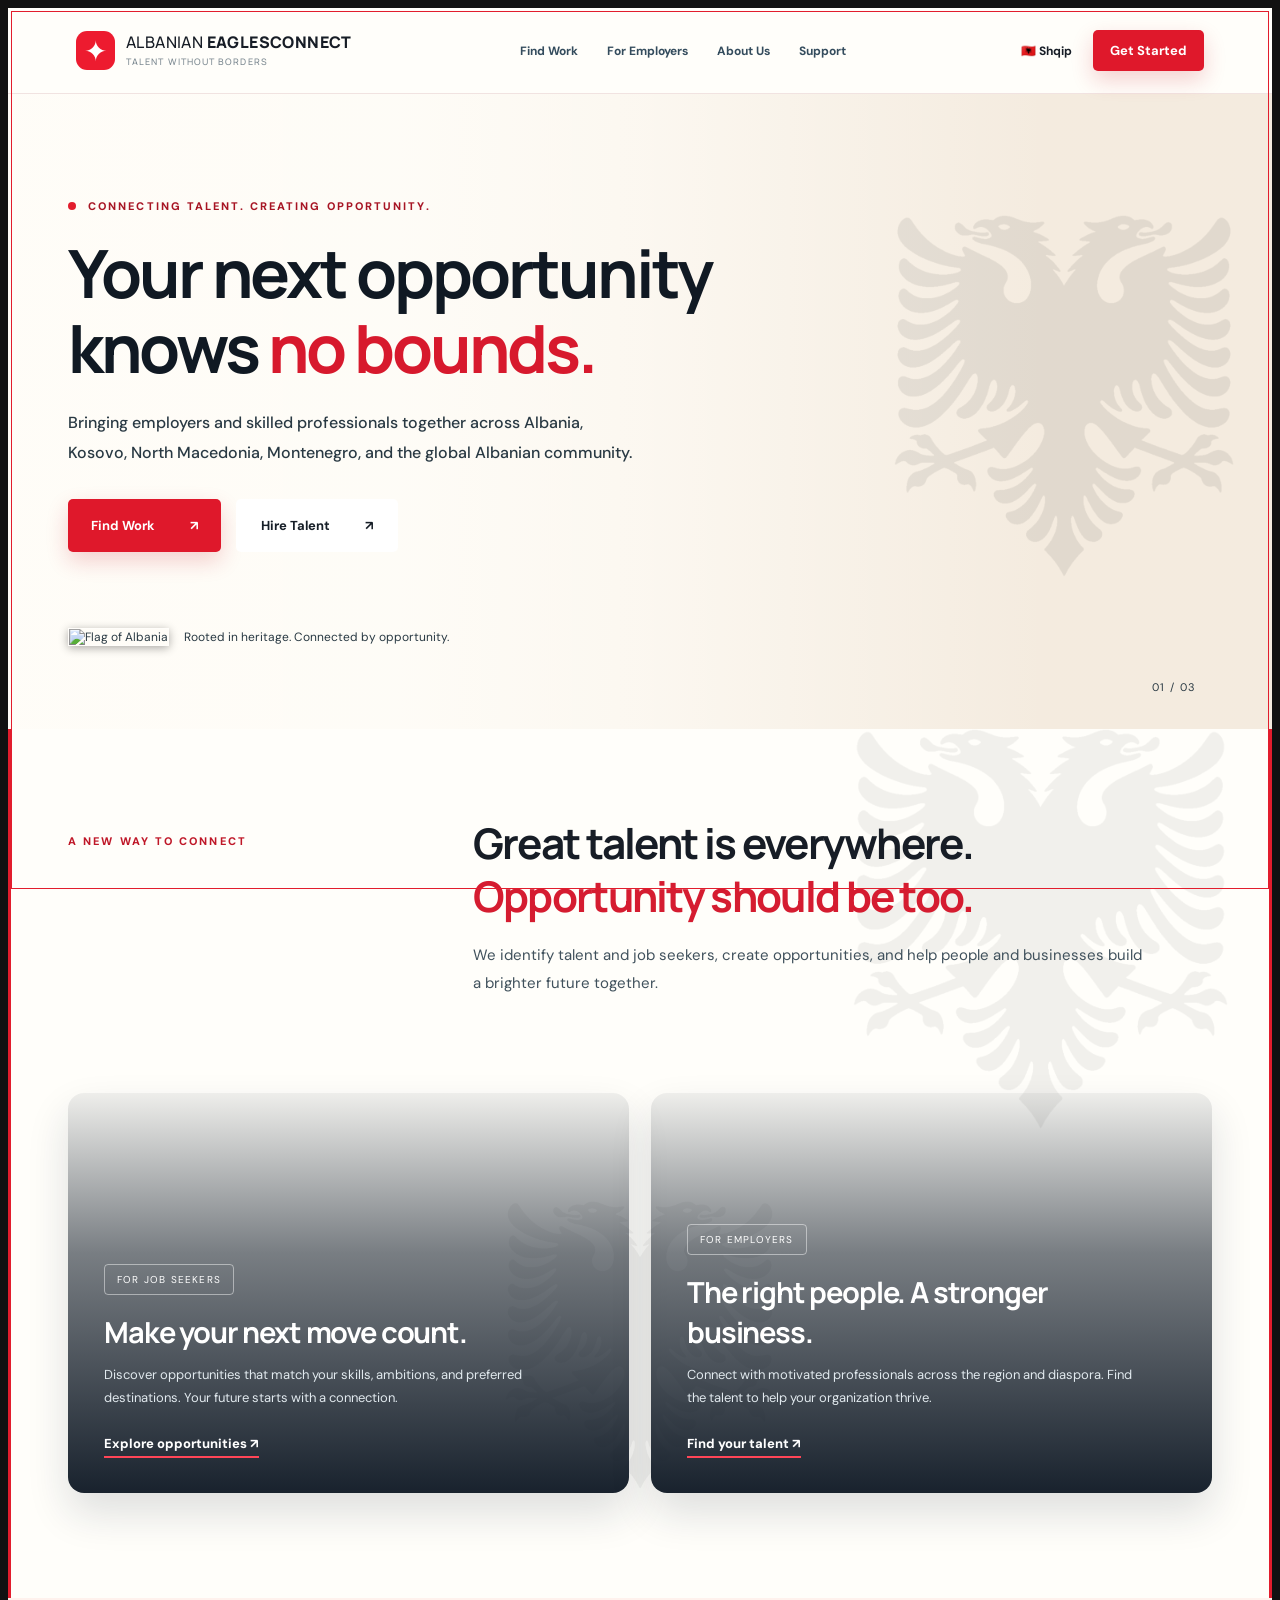
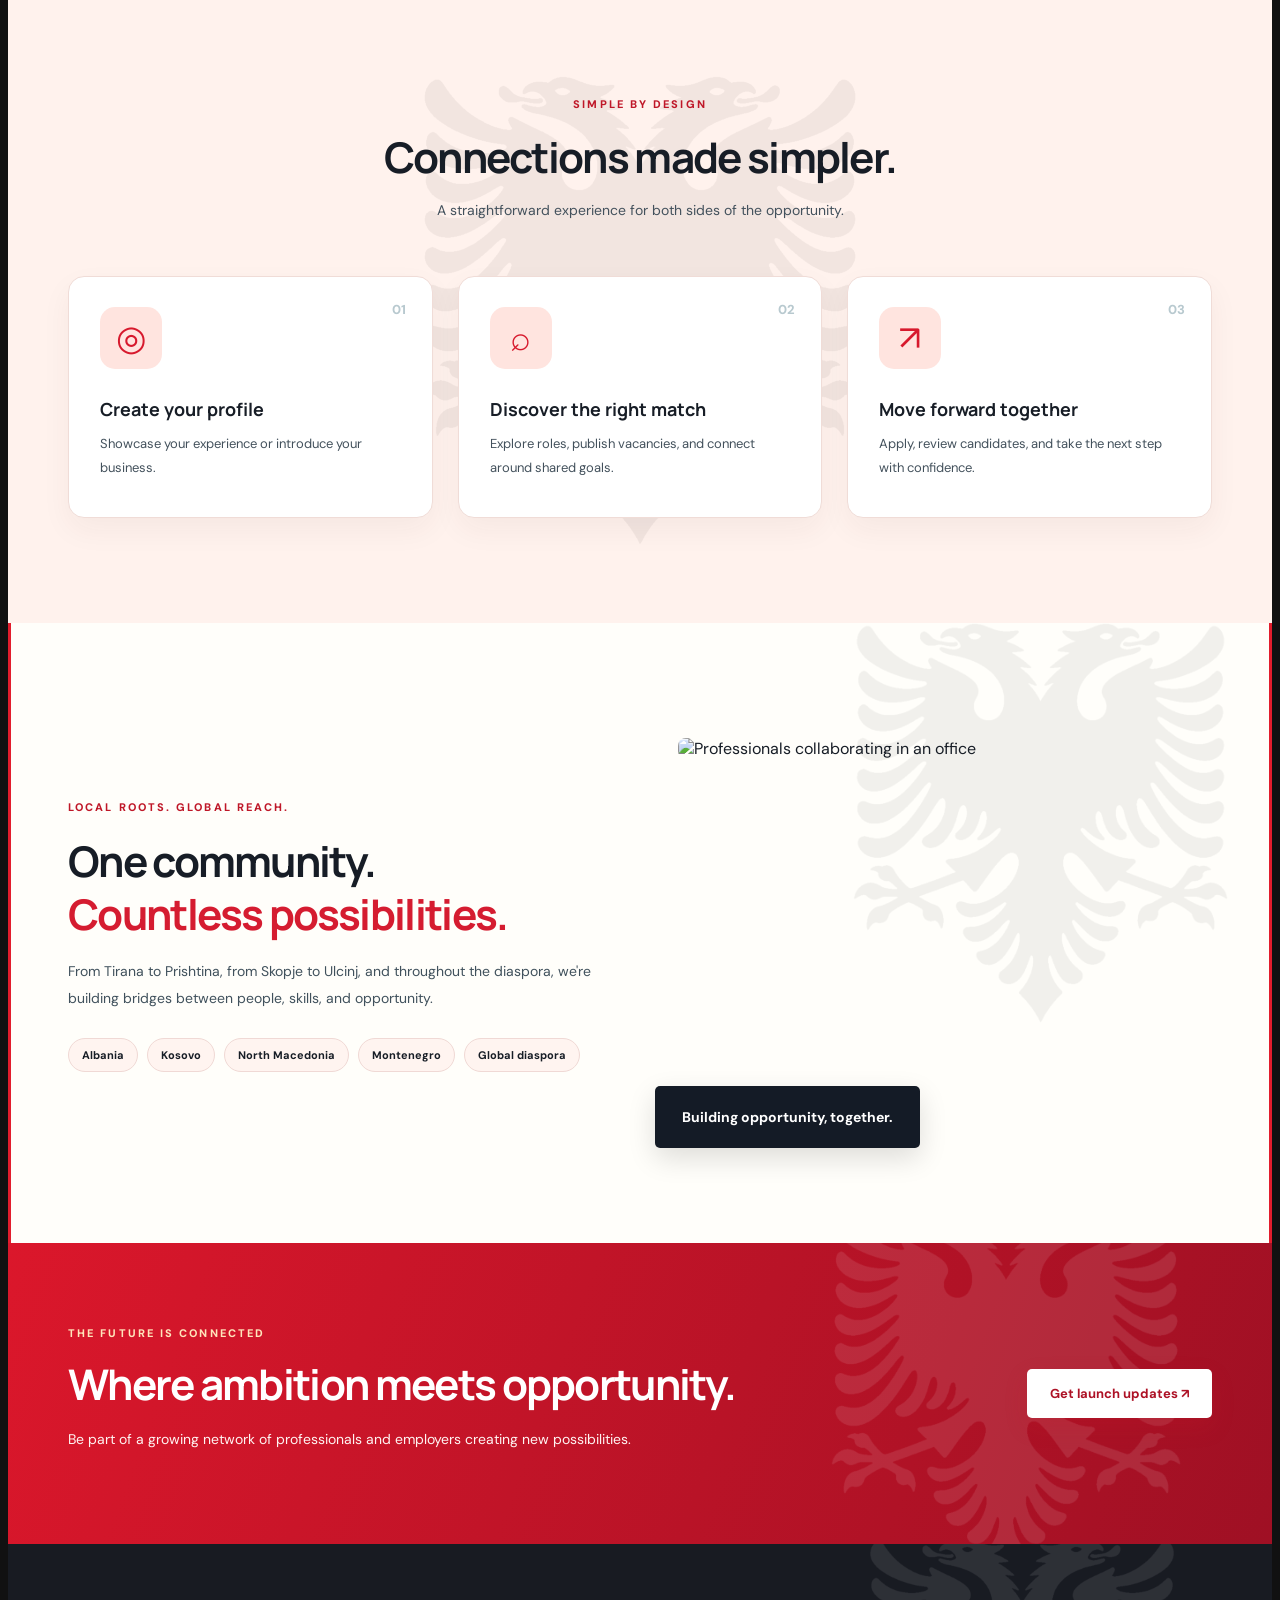
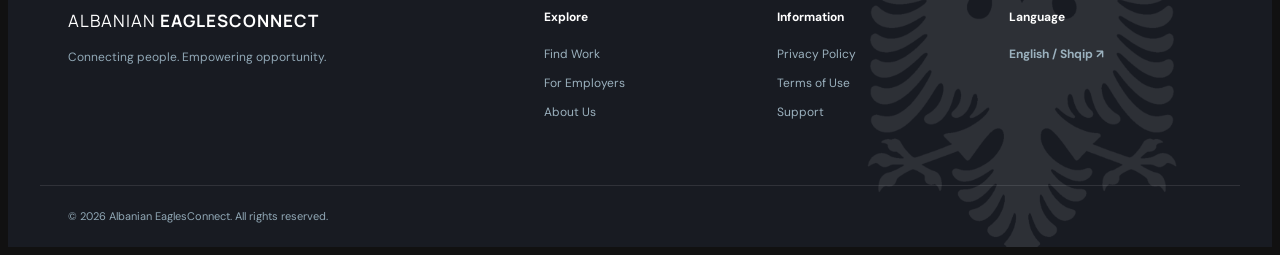
==== index.html @ 8d5b30fc "Add files via upload" ====
<!doctype html><html lang="en"><head><meta charset="utf-8"><meta name="viewport" content="width=device-width,initial-scale=1"><meta name="theme-color" content="#102b42"><meta name="description" content="Albanian EaglesConnect connects ambitious professionals and employers across Albania, Kosovo, North Macedonia, Montenegro and the diaspora."><title>Albanian EaglesConnect | Opportunity Without Bounds</title><link rel="stylesheet" href="styles.css"></head><body>
<header class="header"><a class="brand" href="index.html"><span class="brand-icon">✦</span><span>ALBANIAN <b>EAGLESCONNECT</b><small>Talent without borders</small></span></a><nav id="nav"><a href="#opportunities" data-i18n="navJobs">Find Work</a><a href="#employers" data-i18n="navEmployers">For Employers</a><a href="#about" data-i18n="navAbout">About Us</a><a href="support.html" data-i18n="navSupport">Support</a></nav><div class="header-actions"><button class="lang" id="langBtn" aria-label="Switch language">🇦🇱 Shqip</button><a class="btn btn-small" href="#join" data-i18n="getStarted">Get Started</a><button class="menu" id="menuBtn" aria-label="Toggle menu">☰</button></div></header>
<main><section class="hero"><div class="hero-photo"></div><div class="hero-shade"></div><div class="hero-content wrap"><div class="eyebrow"><span class="dot"></span><span data-i18n="eyebrow">CONNECTING TALENT. CREATING OPPORTUNITY.</span></div><h1 data-i18n="heroTitle">Your next opportunity<br>knows <em>no bounds.</em></h1><p data-i18n="heroText">Bringing employers and skilled professionals together across Albania, Kosovo, North Macedonia, Montenegro, and the global Albanian community.</p><div class="hero-buttons"><a class="btn" href="#opportunities" data-i18n="findWork">Find Work <span>↗</span></a><a class="btn btn-outline" href="#employers" data-i18n="hireTalent">Hire Talent <span>↗</span></a></div><div class="hero-bottom"><span class="flag"><img src="https://upload.wikimedia.org/wikipedia/commons/3/36/Flag_of_Albania.svg" alt="Flag of Albania"></span><span data-i18n="flagLine">Rooted in heritage. Connected by opportunity.</span></div></div><div class="hero-number">01 / 03</div></section>
<section class="intro wrap"><div class="intro-label" data-i18n="introLabel">A NEW WAY TO CONNECT</div><div><h2 data-i18n="introTitle">Great talent is everywhere.<br><span>Opportunity should be too.</span></h2><p data-i18n="introText">We identify talent and job seekers, create opportunities, and help people and businesses build a brighter future together.</p></div></section>
<section class="paths wrap" id="join"><article class="path-card jobseeker" id="opportunities"><div class="path-overlay"></div><div class="path-content"><div class="pill" data-i18n="forSeekers">FOR JOB SEEKERS</div><h3 data-i18n="seekerTitle">Make your next move count.</h3><p data-i18n="seekerText">Discover opportunities that match your skills, ambitions, and preferred destinations. Your future starts with a connection.</p><a class="text-link" href="support.html#launch" data-i18n="exploreJobs">Explore opportunities ↗</a></div></article><article class="path-card employers" id="employers"><div class="path-overlay"></div><div class="path-content"><div class="pill" data-i18n="forEmployers">FOR EMPLOYERS</div><h3 data-i18n="employerTitle">The right people. A stronger business.</h3><p data-i18n="employerText">Connect with motivated professionals across the region and diaspora. Find the talent to help your organization thrive.</p><a class="text-link" href="support.html#launch" data-i18n="findTalent">Find your talent ↗</a></div></article></section>
<section class="how"><div class="wrap"><div class="section-top"><span class="kicker" data-i18n="simpleLabel">SIMPLE BY DESIGN</span><h2 data-i18n="howTitle">Connections made simpler.</h2><p data-i18n="howText">A straightforward experience for both sides of the opportunity.</p></div><div class="steps"><div><span class="step-num">01</span><div class="step-icon">◎</div><h3 data-i18n="step1Title">Create your profile</h3><p data-i18n="step1Text">Showcase your experience or introduce your business.</p></div><div><span class="step-num">02</span><div class="step-icon">⌕</div><h3 data-i18n="step2Title">Discover the right match</h3><p data-i18n="step2Text">Explore roles, publish vacancies, and connect around shared goals.</p></div><div><span class="step-num">03</span><div class="step-icon">↗</div><h3 data-i18n="step3Title">Move forward together</h3><p data-i18n="step3Text">Apply, review candidates, and take the next step with confidence.</p></div></div></div></section>
<section class="regions wrap" id="about"><div class="regions-text"><span class="kicker" data-i18n="reachLabel">LOCAL ROOTS. GLOBAL REACH.</span><h2 data-i18n="reachTitle">One community.<br><span>Countless possibilities.</span></h2><p data-i18n="reachText">From Tirana to Prishtina, from Skopje to Ulcinj, and throughout the diaspora, we're building bridges between people, skills, and opportunity.</p><div class="region-tags"><span>Albania</span><span>Kosovo</span><span>North Macedonia</span><span>Montenegro</span><span data-i18n="diaspora">Global diaspora</span></div></div><div class="regions-image"><img src="https://images.unsplash.com/photo-1521737711867-e3b97375f902?auto=format&fit=crop&w=1300&q=85" alt="Professionals collaborating in an office" loading="lazy"><div class="image-note" data-i18n="imageNote">Building opportunity, together.</div></div></section>
<section class="cta"><div class="wrap cta-inner"><div><span class="kicker" data-i18n="ctaLabel">THE FUTURE IS CONNECTED</span><h2 data-i18n="ctaTitle">Where ambition meets opportunity.</h2><p data-i18n="ctaText">Be part of a growing network of professionals and employers creating new possibilities.</p></div><a href="support.html#launch" class="btn btn-light" data-i18n="joinCommunity">Get launch updates ↗</a></div></section></main>
<footer><div class="wrap footer-grid"><div><div class="footer-brand">ALBANIAN <b>EAGLESCONNECT</b></div><p data-i18n="footerText">Connecting people. Empowering opportunity.</p></div><div><strong data-i18n="footerExplore">Explore</strong><a href="#opportunities" data-i18n="navJobs">Find Work</a><a href="#employers" data-i18n="navEmployers">For Employers</a><a href="#about" data-i18n="navAbout">About Us</a></div><div><strong data-i18n="footerLegal">Information</strong><a href="privacy.html" data-i18n="privacy">Privacy Policy</a><a href="terms.html" data-i18n="terms">Terms of Use</a><a href="support.html" data-i18n="navSupport">Support</a></div><div><strong data-i18n="footerLanguage">Language</strong><button class="footer-lang" id="footerLang">English / Shqip ↗</button></div></div><div class="wrap copyright">© <span id="year"></span> Albanian EaglesConnect. <span data-i18n="rights">All rights reserved.</span></div></footer><script src="script.js"></script></body></html>
---- styles.css ----
@import url('https://fonts.googleapis.com/css2?family=DM+Sans:wght@400;500;600;700&family=Manrope:wght@400;500;600;700;800&display=swap');:root{--navy:#102b42;--ink:#17334a;--teal:#20b7ad;--muted:#6a7b89;--cream:#f6f8f8}*{box-sizing:border-box}html{scroll-behavior:smooth}body{margin:0;color:var(--ink);font-family:'DM Sans',Arial,sans-serif}h1,h2,h3,p{margin-top:0}h1,h2,h3{font-family:Manrope,Arial,sans-serif}a{text-decoration:none;color:inherit}.wrap{max-width:1200px;margin:auto;padding-left:28px;padding-right:28px}.header{height:86px;padding:0 max(28px,calc((100vw - 1144px)/2));display:flex;align-items:center;justify-content:space-between;gap:24px;background:#fff;position:relative;z-index:10}.brand{display:flex;gap:11px;align-items:center;font-family:Manrope;font-size:16px;letter-spacing:.06em;font-weight:500;white-space:nowrap;line-height:1.1}.brand b{font-weight:800}.brand small{display:block;font-size:9px;letter-spacing:.19em;color:#7d8a92;margin-top:6px;text-transform:uppercase}.brand-icon{display:grid;place-items:center;width:39px;height:39px;border-radius:11px;background:var(--navy);color:#5be0cf;font-size:28px}.header nav{display:flex;gap:29px;font-size:12px;font-weight:700;color:#344c5d}.header nav a:hover{color:#0baea6}.header-actions{display:flex;align-items:center;gap:15px}.lang,.footer-lang{border:0;background:transparent;color:var(--ink);font:700 12px 'DM Sans';cursor:pointer;white-space:nowrap}.btn{display:inline-flex;align-items:center;justify-content:space-between;gap:35px;background:#1db9ae;color:white;padding:16px 23px;border-radius:5px;font-size:13px;font-weight:700;box-shadow:0 8px 22px #00a99b30;transition:transform .2s,background .2s}.btn:hover{transform:translateY(-2px);background:#0c9e96}.btn-small{padding:12px 17px;white-space:nowrap}.menu{display:none;border:0;background:transparent;font-size:23px;cursor:pointer}.hero{min-height:615px;position:relative;background:#0e3048;color:white;overflow:hidden}.hero-photo{position:absolute;inset:0;background-image:url('https://images.unsplash.com/photo-1497366811353-6870744d04b2?auto=format&fit=crop&w=2200&q=90');background-size:cover;background-position:center 48%}.hero-shade{position:absolute;inset:0;background:linear-gradient(90deg,#09273eF7 0%,#09273ee8 40%,#09273e8c 73%,#09273e4d 100%)}.hero-content{position:relative;padding-top:111px;padding-bottom:45px}.eyebrow,.kicker,.intro-label{font-size:11px;font-weight:800;letter-spacing:.19em}.eyebrow{color:#8de3d7;display:flex;align-items:center;gap:12px}.dot{width:8px;height:8px;background:#39d6c4;border-radius:50%}.hero h1{font-size:clamp(44px,5.2vw,72px);line-height:1.12;letter-spacing:-.045em;margin:23px 0}.hero h1 em{font-style:normal;color:#56d8c8}.hero p{max-width:575px;color:#e0e9ed;line-height:1.85;font-size:16px}.hero-buttons{display:flex;gap:15px;margin-top:32px}.btn-outline{background:transparent;border:1px solid #ffffff9e;box-shadow:none}.btn-outline:hover{background:#ffffff20}.hero-bottom{display:flex;align-items:center;gap:15px;margin-top:76px;font-size:12px;color:#d5e3e7}.flag img{width:38px;height:27px;object-fit:cover;border:1px solid #ffffff55;box-shadow:0 2px 10px #0005}.hero-number{position:absolute;bottom:35px;right:6%;font-size:11px;letter-spacing:.12em;color:#ffffffa8}.intro{display:grid;grid-template-columns:1fr 2fr;gap:35px;padding-top:96px;padding-bottom:80px}.intro-label{color:#0da79c;padding-top:17px}.intro h2,.section-top h2,.regions h2,.cta h2{font-size:clamp(30px,3.3vw,47px);line-height:1.25;letter-spacing:-.04em;margin-bottom:18px}.intro h2 span,.regions h2 span{color:#11aa9f}.intro p{font-size:15px;line-height:1.9;color:var(--muted);max-width:670px}.paths{display:grid;grid-template-columns:1fr 1fr;gap:22px;padding-bottom:105px}.path-card{height:400px;border-radius:9px;position:relative;overflow:hidden;background-size:cover;background-position:center}.jobseeker{background-image:url('https://images.unsplash.com/photo-1522071820081-009f0129c71c?auto=format&fit=crop&w=1100&q=85')}.employers{background-image:url('https://images.unsplash.com/photo-1556761175-b413da4baf72?auto=format&fit=crop&w=1100&q=85')}.path-overlay{position:absolute;inset:0;background:linear-gradient(0deg,#092b43f5 0%,#092b43b0 58%,#092b4355)}.path-content{position:absolute;bottom:35px;left:36px;right:35px;color:white}.pill{display:inline-block;font-size:10px;letter-spacing:.12em;border:1px solid #ffffff75;border-radius:4px;padding:8px 12px;margin-bottom:17px}.path-card h3{font-size:29px;letter-spacing:-.04em;margin-bottom:11px}.path-card p{max-width:450px;color:#e1e9ee;font-size:13px;line-height:1.8}.text-link{font-size:13px;font-weight:800;color:#6ee6d8;display:inline-block;margin-top:12px}.how{background:#f4f8f8;padding:94px 0 105px}.section-top{text-align:center}.kicker{color:#0da79c}.section-top h2{margin-top:18px}.section-top p{color:var(--muted);font-size:14px}.steps{display:grid;grid-template-columns:repeat(3,1fr);gap:25px;margin-top:57px}.steps>div{background:white;border-radius:8px;padding:30px 31px 38px;box-shadow:0 8px 35px #183c5210;position:relative}.step-num{position:absolute;right:26px;top:24px;font-size:13px;font-weight:800;color:#b8c9cf}.step-icon{height:62px;width:62px;background:#e8f8f5;color:#11aa9f;border-radius:15px;display:grid;place-items:center;font-size:35px;margin-bottom:28px}.steps h3{font-size:18px;margin-bottom:11px}.steps p{font-size:13px;line-height:1.8;color:var(--muted);margin:0}.regions{display:grid;grid-template-columns:1fr 1fr;gap:75px;align-items:center;padding-top:115px;padding-bottom:115px}.regions h2{margin-top:19px}.regions-text p{font-size:14px;line-height:1.9;color:var(--muted)}.region-tags{display:flex;gap:9px;flex-wrap:wrap;margin-top:26px}.region-tags span{border:1px solid #d8e4e8;border-radius:25px;padding:9px 13px;font-size:11px;font-weight:700}.regions-image{height:390px;position:relative}.regions-image img{height:100%;width:100%;object-fit:cover;border-radius:8px}.image-note{position:absolute;bottom:-20px;left:-23px;background:var(--navy);color:white;border-radius:5px;padding:22px 27px;font-size:14px;font-weight:700;box-shadow:0 10px 28px #0002}.cta{background:#102d44;color:white;padding:78px 0}.cta-inner{display:flex;justify-content:space-between;align-items:center;gap:35px}.cta h2{margin:16px 0}.cta p{font-size:14px;color:#bcd0db;max-width:610px;line-height:1.8}.btn-light{background:#28c7b8;white-space:nowrap}footer{background:#0b2335;color:#d6e3e9;padding:65px 0 24px}.footer-grid{display:grid;grid-template-columns:2.2fr 1fr 1fr 1fr;gap:30px}.footer-brand{font-family:Manrope;font-size:17px;letter-spacing:.06em;color:white}.footer-grid p{font-size:12px;color:#91a8b6;margin-top:17px}.footer-grid>div:not(:first-child){display:flex;flex-direction:column;gap:13px}.footer-grid strong{font-size:12px;color:white;margin-bottom:8px}.footer-grid a,.footer-lang{font-size:12px;color:#9bb1be;text-align:left;padding:0}.copyright{border-top:1px solid #ffffff1a;margin-top:65px;padding-top:23px;font-size:11px;color:#91a8b6}.legal-hero{background:#102d44;color:white;padding:75px 0}.legal-hero h1{font-size:44px;letter-spacing:-.04em;margin:14px 0}.legal-hero p{max-width:700px;color:#c5d7e0;line-height:1.8}.legal-body{max-width:850px;margin:70px auto 100px;padding:0 28px;line-height:1.85;color:#435968}.legal-body h2{color:#102b42;font-size:22px;margin-top:36px}.legal-body a{color:#008e87;text-decoration:underline}.notice{background:#fff7e6;border-left:4px solid #e0a23a;padding:18px 22px;margin:25px 0}.contact-box{padding:30px;background:#f1f7f7;border-radius:8px}.legal-body li{margin-bottom:8px}@media(max-width:1050px){.header nav{gap:13px}.brand{font-size:13px}.header{padding:0 20px}.header-actions{gap:8px}}@media(max-width:800px){.header{height:72px}.header nav{display:none;position:absolute;top:72px;left:0;right:0;background:white;padding:25px;flex-direction:column;box-shadow:0 20px 30px #0002}.header nav.open{display:flex}.menu{display:block}.header-actions .btn-small{display:none}.hero{min-height:590px}.hero-content{padding-top:85px}.intro{grid-template-columns:1fr;padding-top:70px;padding-bottom:45px;gap:14px}.paths,.regions{grid-template-columns:1fr}.paths{padding-bottom:75px}.steps{grid-template-columns:1fr}.regions{gap:45px;padding-top:75px;padding-bottom:95px}.cta-inner{align-items:flex-start;flex-direction:column}.footer-grid{grid-template-columns:1fr 1fr}.footer-grid>div:first-child{grid-column:span 2}}@media(max-width:500px){.wrap{padding-left:20px;padding-right:20px}.hero h1{font-size:43px}.hero p{font-size:14px}.hero-buttons{flex-wrap:wrap}.hero-bottom{margin-top:55px}.path-card{height:400px}.path-content{left:24px;right:24px}.path-card h3{font-size:25px}.regions-image{height:280px}.image-note{left:10px;bottom:-25px}.footer-grid{gap:35px}.header .brand{font-size:12px}.brand-icon{width:32px;height:32px}.lang{font-size:11px}}

/* AW website refresh — bright editorial design with Albanian identity */
:root{--navy:#141b26;--ink:#171d26;--teal:#007e7b;--muted:#43515c;--cream:#fffdf9}
html{background:#101010}body{background:#fffefa;border:8px solid #111;box-shadow:inset 0 0 0 3px #e21d2d;min-height:100vh;position:relative}
body::before{content:"";position:fixed;inset:11px;border:1px solid #e21d2d;pointer-events:none;z-index:1000}
.header{background:#fffefa;border-bottom:1px solid #f1e3e1}.brand-icon{background:#ed1b2f;color:white}.header nav a:hover{color:#d4192c}
.btn{background:#df182b;color:#fff;box-shadow:0 9px 22px #c8192633}.btn:hover{background:#b60e22}.btn-outline{background:#fff;color:#161e27;border:2px solid #fff;box-shadow:none}.btn-outline:hover{background:#fff0ed}
.hero{min-height:635px;background:#f3e9dc;color:#111d28}.hero-photo{background-image:url('https://images.unsplash.com/photo-1486312338219-ce68d2c6f44d?auto=format&fit=crop&w=2200&q=90');background-position:center 52%}
.hero-shade{background:linear-gradient(90deg,rgba(255,253,248,.98) 0%,rgba(255,253,248,.95) 31%,rgba(255,253,248,.73) 50%,rgba(255,253,248,.10) 82%)}
.hero-content{padding-top:105px}.hero h1{color:#101923;max-width:800px}.hero h1 em{color:#d7192d}.hero p{color:#293943;font-weight:500}.eyebrow{color:#a71524}.dot{background:#e21d2d}.hero-bottom{color:#293943}.hero-number{color:#293943}
.intro,.regions,.legal-body{position:relative;isolation:isolate}.intro:before,.regions:before,.legal-body:before{content:"";position:absolute;background:url('albanian-eagle-watermark.png') center/contain no-repeat;opacity:.045;z-index:-1;pointer-events:none;width:400px;height:400px;top:0;right:0}
.intro{padding-top:88px}.intro-label,.kicker{color:#bf1728}.intro h2 span,.regions h2 span{color:#d51c30}.intro p,.regions-text p{color:#40515c}
.path-card{border-radius:16px;box-shadow:0 20px 42px #14233824}.path-overlay{background:linear-gradient(0deg,rgba(15,25,37,.96),rgba(15,25,37,.56) 60%,rgba(15,25,37,.07))}.text-link{color:#fff;border-bottom:2px solid #ff4557;padding-bottom:4px}
.how{background:#fff2ed;position:relative;isolation:isolate}.how:before{content:"";position:absolute;inset:0;background:url('albanian-eagle-watermark.png') center/440px no-repeat;opacity:.035;z-index:-1}.steps>div{border:1px solid #f0dcd7;border-radius:16px;box-shadow:0 12px 30px #4a20200d}.step-icon{background:#ffe4df;color:#d7192d}.region-tags span{background:#fff4f0;border-color:#f0d9d5}
.cta{background:linear-gradient(110deg,#db172b,#9f1024);position:relative;isolation:isolate}.cta:before{content:"";position:absolute;inset:0;background:url('albanian-eagle-watermark.png') 90% center/350px no-repeat;opacity:.09;z-index:-1}.cta .kicker{color:#ffe5bb}.cta p{color:#fff4f2}.btn-light{background:white;color:#ad1125}.btn-light:hover{background:#fff0e8}
footer{background:#181b22;position:relative;isolation:isolate}footer:before{content:"";position:absolute;inset:0;background:url('albanian-eagle-watermark.png') 90% 20%/310px no-repeat;opacity:.075;filter:invert(1);z-index:-1}
.legal-hero{background:linear-gradient(110deg,#fbeae2,#fffefa);color:#151d27;position:relative;isolation:isolate}.legal-hero:before{content:"";position:absolute;inset:0;background:url('albanian-eagle-watermark.png') 88% center/240px no-repeat;opacity:.07;z-index:-1}.legal-hero p{color:#42505b}.legal-body h2{color:#141d27}.legal-body a{color:#c8182a}.contact-box{background:#fff1ed}
@media(max-width:800px){body{border-width:5px}body::before{inset:7px}.hero-shade{background:linear-gradient(90deg,rgba(255,253,248,.98),rgba(255,253,248,.86) 70%,rgba(255,253,248,.65))}.hero-photo{background-position:62% center}.hero-content{padding-top:80px}.hero-bottom{margin-top:48px}}

/* AW website: supplied Albanian eagle used consistently as a subtle watermark. */
.hero, .paths, .intro, .how, .regions, .cta, .legal-hero, .legal-body, footer {position:relative; isolation:isolate;}
.hero::after {content:"";position:absolute;right:3%;top:10%;width:min(30vw,340px);height:75%;background:url('albanian-eagle-watermark.png') center/contain no-repeat;opacity:.075;pointer-events:none;z-index:0;}
.hero-content {z-index:2;}
.hero-number {z-index:2;}
.intro::before,.regions::before,.legal-body::before {background-image:url('albanian-eagle-watermark.png');opacity:.055;}
.how::before {background-image:url('albanian-eagle-watermark.png');opacity:.05;}
.cta::before {background-image:url('albanian-eagle-watermark.png');opacity:.10;filter:invert(1);}
footer::before {background-image:url('albanian-eagle-watermark.png');opacity:.09;filter:invert(1);}
.legal-hero::before {background-image:url('albanian-eagle-watermark.png');opacity:.085;}
.paths::before {content:"";position:absolute;inset:0;background:url('albanian-eagle-watermark.png') center/270px no-repeat;opacity:.045;pointer-events:none;z-index:-1;}
@media(max-width:800px){.hero::after{width:200px;right:0;opacity:.045}.legal-body::before{width:260px;height:260px;}}

/* EaglesConnect: accommodate longer brand name and keep typing hands visible */
.brand{letter-spacing:.025em}.brand small{letter-spacing:.12em}.hero-photo{background-position:center 55%}@media(max-width:1050px){.brand{font-size:12px}.header nav{gap:12px}}@media(max-width:800px){.hero-photo{background-position:65% center}}
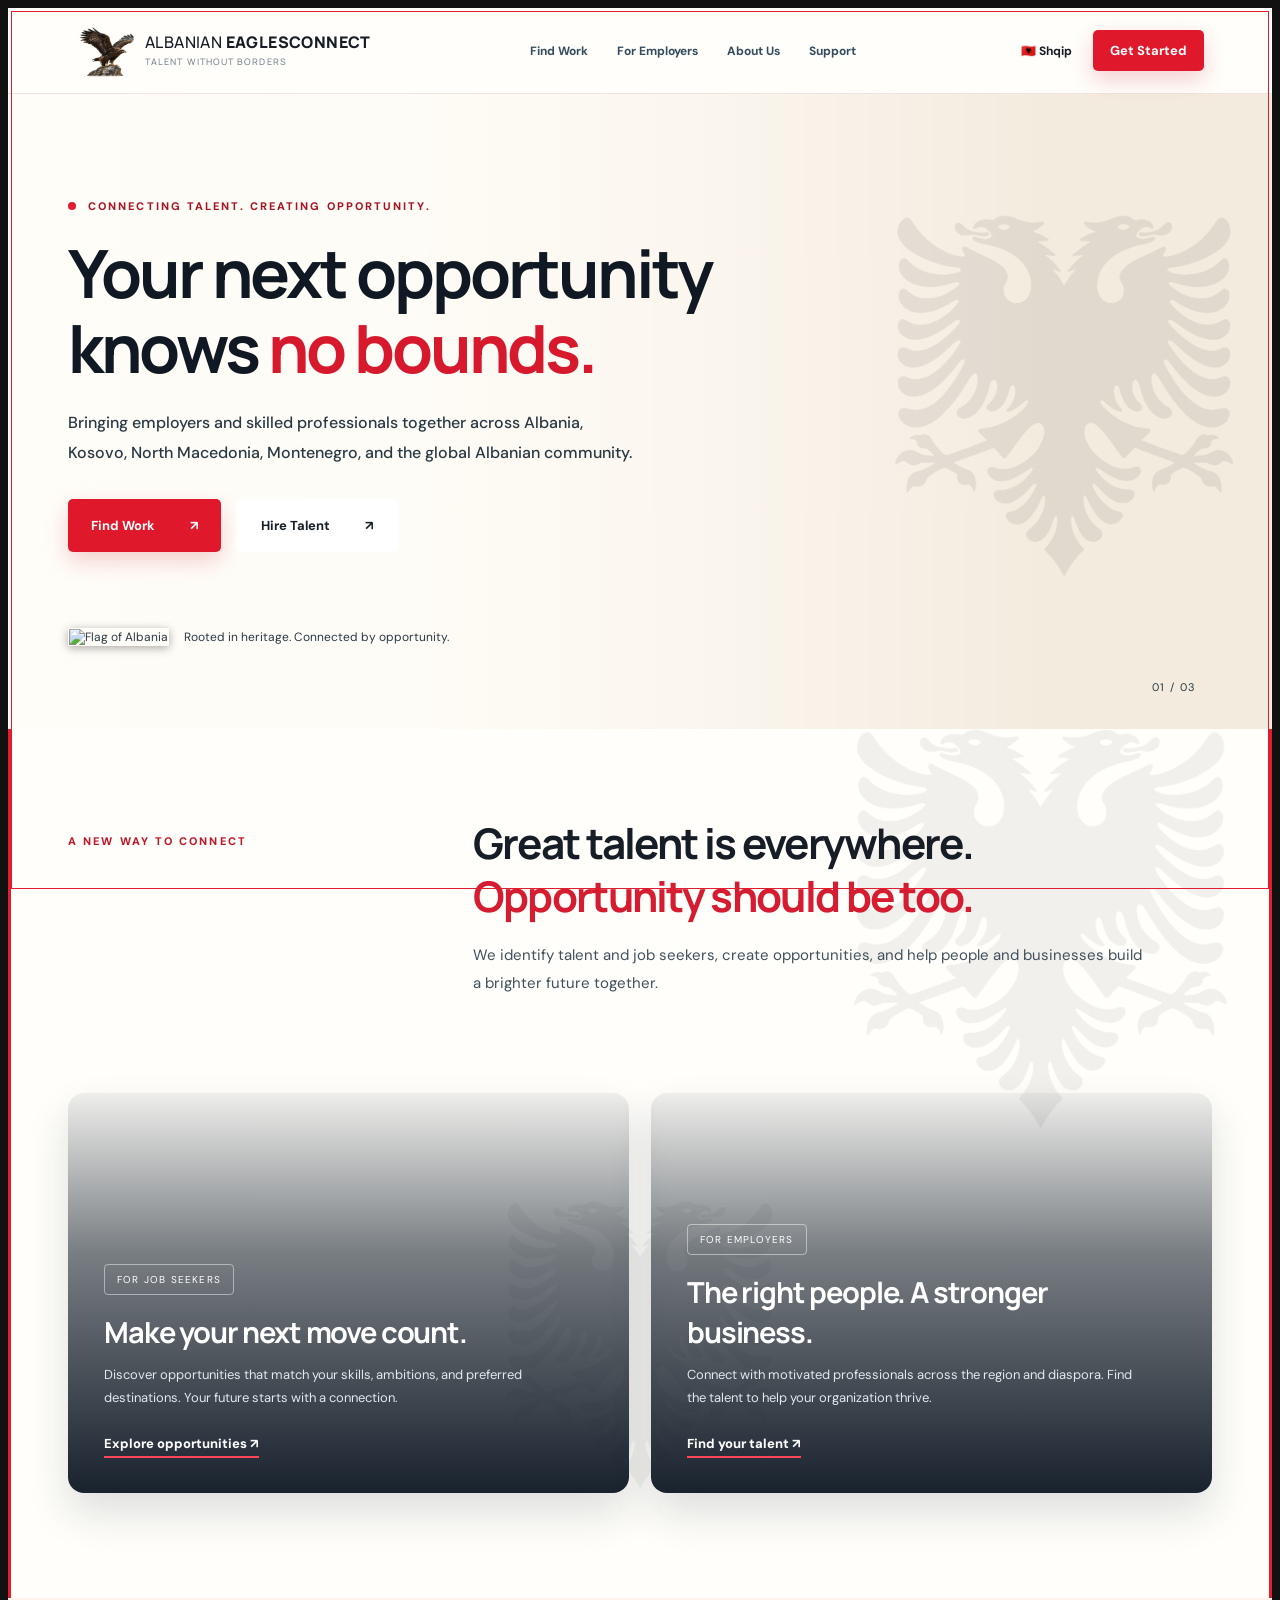
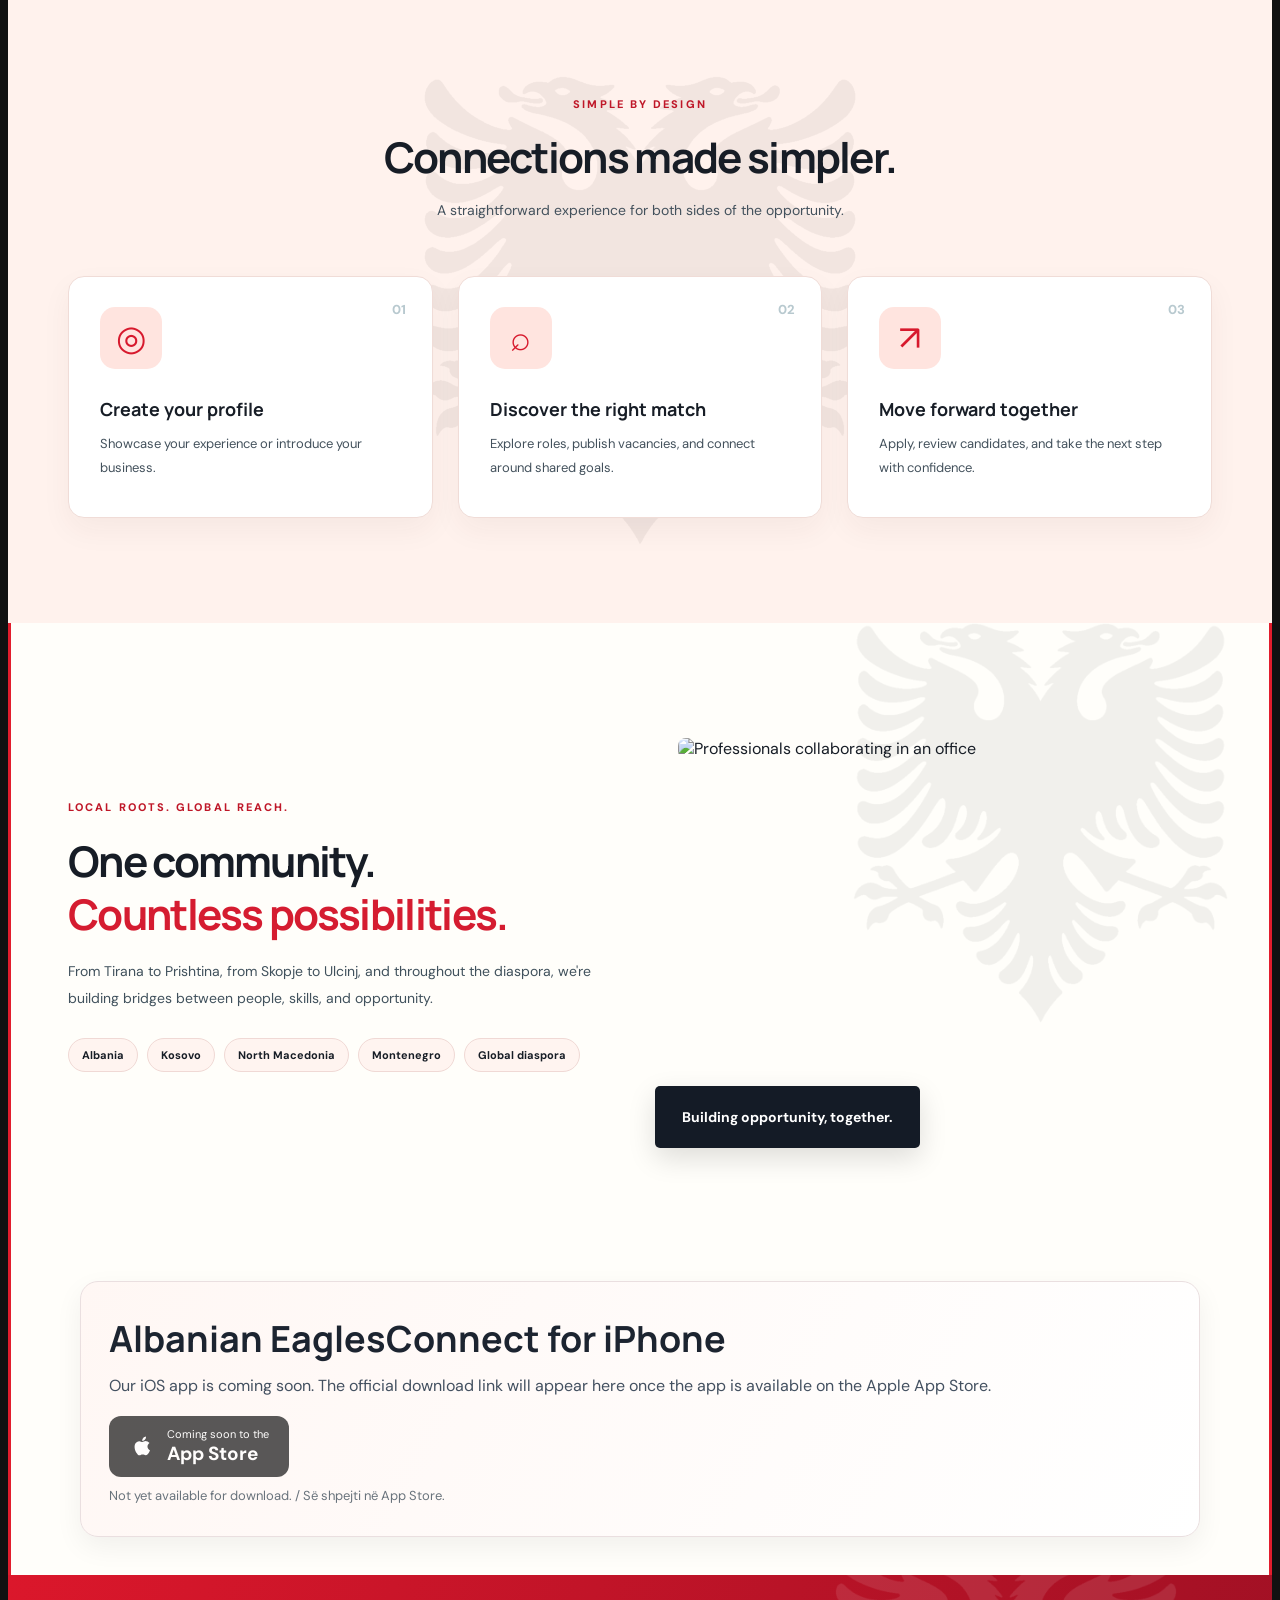
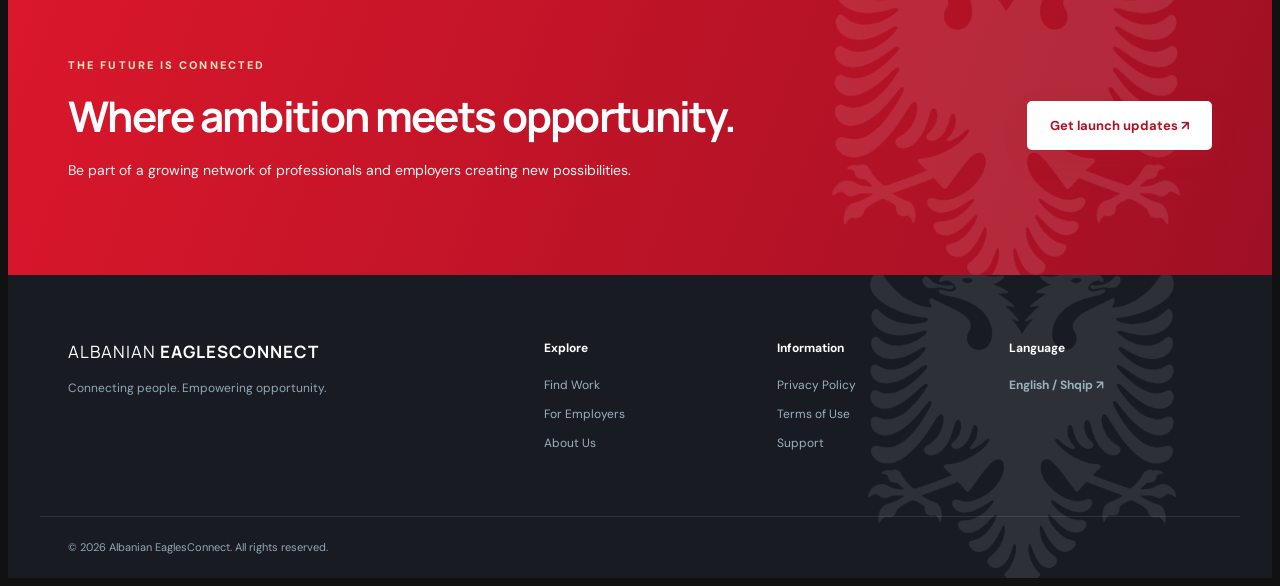
==== commit 55187663: "Update eagle branding App Store placeholder and support form" ====
--- a/index.html
+++ b/index.html
@@ -1,9 +1,22 @@
-<!doctype html><html lang="en"><head><meta charset="utf-8"><meta name="viewport" content="width=device-width,initial-scale=1"><meta name="theme-color" content="#102b42"><meta name="description" content="Albanian EaglesConnect connects ambitious professionals and employers across Albania, Kosovo, North Macedonia, Montenegro and the diaspora."><title>Albanian EaglesConnect | Opportunity Without Bounds</title><link rel="stylesheet" href="styles.css"></head><body>
-<header class="header"><a class="brand" href="index.html"><span class="brand-icon">✦</span><span>ALBANIAN <b>EAGLESCONNECT</b><small>Talent without borders</small></span></a><nav id="nav"><a href="#opportunities" data-i18n="navJobs">Find Work</a><a href="#employers" data-i18n="navEmployers">For Employers</a><a href="#about" data-i18n="navAbout">About Us</a><a href="support.html" data-i18n="navSupport">Support</a></nav><div class="header-actions"><button class="lang" id="langBtn" aria-label="Switch language">🇦🇱 Shqip</button><a class="btn btn-small" href="#join" data-i18n="getStarted">Get Started</a><button class="menu" id="menuBtn" aria-label="Toggle menu">☰</button></div></header>
-<main><section class="hero"><div class="hero-photo"></div><div class="hero-shade"></div><div class="hero-content wrap"><div class="eyebrow"><span class="dot"></span><span data-i18n="eyebrow">CONNECTING TALENT. CREATING OPPORTUNITY.</span></div><h1 data-i18n="heroTitle">Your next opportunity<br>knows <em>no bounds.</em></h1><p data-i18n="heroText">Bringing employers and skilled professionals together across Albania, Kosovo, North Macedonia, Montenegro, and the global Albanian community.</p><div class="hero-buttons"><a class="btn" href="#opportunities" data-i18n="findWork">Find Work <span>↗</span></a><a class="btn btn-outline" href="#employers" data-i18n="hireTalent">Hire Talent <span>↗</span></a></div><div class="hero-bottom"><span class="flag"><img src="https://upload.wikimedia.org/wikipedia/commons/3/36/Flag_of_Albania.svg" alt="Flag of Albania"></span><span data-i18n="flagLine">Rooted in heritage. Connected by opportunity.</span></div></div><div class="hero-number">01 / 03</div></section>
-<section class="intro wrap"><div class="intro-label" data-i18n="introLabel">A NEW WAY TO CONNECT</div><div><h2 data-i18n="introTitle">Great talent is everywhere.<br><span>Opportunity should be too.</span></h2><p data-i18n="introText">We identify talent and job seekers, create opportunities, and help people and businesses build a brighter future together.</p></div></section>
-<section class="paths wrap" id="join"><article class="path-card jobseeker" id="opportunities"><div class="path-overlay"></div><div class="path-content"><div class="pill" data-i18n="forSeekers">FOR JOB SEEKERS</div><h3 data-i18n="seekerTitle">Make your next move count.</h3><p data-i18n="seekerText">Discover opportunities that match your skills, ambitions, and preferred destinations. Your future starts with a connection.</p><a class="text-link" href="support.html#launch" data-i18n="exploreJobs">Explore opportunities ↗</a></div></article><article class="path-card employers" id="employers"><div class="path-overlay"></div><div class="path-content"><div class="pill" data-i18n="forEmployers">FOR EMPLOYERS</div><h3 data-i18n="employerTitle">The right people. A stronger business.</h3><p data-i18n="employerText">Connect with motivated professionals across the region and diaspora. Find the talent to help your organization thrive.</p><a class="text-link" href="support.html#launch" data-i18n="findTalent">Find your talent ↗</a></div></article></section>
+<!DOCTYPE html>
+<html lang="en"><head><meta charset="utf-8"/><meta content="width=device-width,initial-scale=1" name="viewport"/><meta content="#102b42" name="theme-color"/><meta content="Albanian EaglesConnect connects ambitious professionals and employers across Albania, Kosovo, North Macedonia, Montenegro and the diaspora." name="description"/><title>Albanian EaglesConnect | Opportunity Without Bounds</title><link href="styles.css" rel="stylesheet"/><style>
+/* Albanian EaglesConnect eagle logo and App Store launch placeholder */
+.brand .brand-icon.aec-eagle-icon{display:inline-flex!important;align-items:center;justify-content:center;background:transparent!important;box-shadow:none!important;border-radius:0!important;width:58px!important;height:56px!important;padding:0!important;flex:0 0 58px!important;font-size:0!important}
+.aec-eagle-icon img{display:block;width:100%;height:100%;object-fit:contain}
+.aec-store-panel{max-width:1120px;margin:38px auto;padding:32px 28px;border:1px solid #eadfe0;border-radius:18px;background:linear-gradient(120deg,#fff7f4,#fff);box-shadow:0 10px 28px rgba(25,24,24,.06)}
+.aec-store-panel h2{font-size:clamp(24px,3vw,36px);margin:0 0 10px;color:#1c2430}
+.aec-store-panel p{margin:0 0 16px;color:#435060;line-height:1.65}
+.aec-store-badge{display:inline-flex;align-items:center;gap:12px;padding:11px 20px;background:#222;color:white;border-radius:12px;opacity:.75;cursor:not-allowed;user-select:none}
+.aec-store-badge svg{width:26px;height:26px;fill:currentColor}
+.aec-store-badge small{display:block;font-size:11px}.aec-store-badge strong{display:block;font-size:19px}
+.aec-store-note{display:block;margin-top:10px;color:#69737c;font-size:13px}
+@media(max-width:600px){.brand .brand-icon.aec-eagle-icon{width:46px!important;height:48px!important;flex-basis:46px!important}.aec-store-panel{margin:20px 14px;padding:23px 20px}}
+</style></head><body>
+<header class="header"><a class="brand" href="index.html"><span class="brand-icon aec-eagle-icon"><img alt="Eagle emblem" src="eagle-logo.png"/></span><span>ALBANIAN <b>EAGLESCONNECT</b><small>Talent without borders</small></span></a><nav id="nav"><a data-i18n="navJobs" href="#opportunities">Find Work</a><a data-i18n="navEmployers" href="#employers">For Employers</a><a data-i18n="navAbout" href="#about">About Us</a><a data-i18n="navSupport" href="support.html">Support</a></nav><div class="header-actions"><button aria-label="Switch language" class="lang" id="langBtn">🇦🇱 Shqip</button><a class="btn btn-small" data-i18n="getStarted" href="#app-download">Get Started</a><button aria-label="Toggle menu" class="menu" id="menuBtn">☰</button></div></header>
+<main><section class="hero"><div class="hero-photo"></div><div class="hero-shade"></div><div class="hero-content wrap"><div class="eyebrow"><span class="dot"></span><span data-i18n="eyebrow">CONNECTING TALENT. CREATING OPPORTUNITY.</span></div><h1 data-i18n="heroTitle">Your next opportunity<br/>knows <em>no bounds.</em></h1><p data-i18n="heroText">Bringing employers and skilled professionals together across Albania, Kosovo, North Macedonia, Montenegro, and the global Albanian community.</p><div class="hero-buttons"><a class="btn" data-i18n="findWork" href="#opportunities">Find Work <span>↗</span></a><a class="btn btn-outline" data-i18n="hireTalent" href="#employers">Hire Talent <span>↗</span></a></div><div class="hero-bottom"><span class="flag"><img alt="Flag of Albania" src="https://upload.wikimedia.org/wikipedia/commons/3/36/Flag_of_Albania.svg"/></span><span data-i18n="flagLine">Rooted in heritage. Connected by opportunity.</span></div></div><div class="hero-number">01 / 03</div></section>
+<section class="intro wrap"><div class="intro-label" data-i18n="introLabel">A NEW WAY TO CONNECT</div><div><h2 data-i18n="introTitle">Great talent is everywhere.<br/><span>Opportunity should be too.</span></h2><p data-i18n="introText">We identify talent and job seekers, create opportunities, and help people and businesses build a brighter future together.</p></div></section>
+<section class="paths wrap" id="join"><article class="path-card jobseeker" id="opportunities"><div class="path-overlay"></div><div class="path-content"><div class="pill" data-i18n="forSeekers">FOR JOB SEEKERS</div><h3 data-i18n="seekerTitle">Make your next move count.</h3><p data-i18n="seekerText">Discover opportunities that match your skills, ambitions, and preferred destinations. Your future starts with a connection.</p><a class="text-link" data-i18n="exploreJobs" href="support.html#launch">Explore opportunities ↗</a></div></article><article class="path-card employers" id="employers"><div class="path-overlay"></div><div class="path-content"><div class="pill" data-i18n="forEmployers">FOR EMPLOYERS</div><h3 data-i18n="employerTitle">The right people. A stronger business.</h3><p data-i18n="employerText">Connect with motivated professionals across the region and diaspora. Find the talent to help your organization thrive.</p><a class="text-link" data-i18n="findTalent" href="support.html#launch">Find your talent ↗</a></div></article></section>
 <section class="how"><div class="wrap"><div class="section-top"><span class="kicker" data-i18n="simpleLabel">SIMPLE BY DESIGN</span><h2 data-i18n="howTitle">Connections made simpler.</h2><p data-i18n="howText">A straightforward experience for both sides of the opportunity.</p></div><div class="steps"><div><span class="step-num">01</span><div class="step-icon">◎</div><h3 data-i18n="step1Title">Create your profile</h3><p data-i18n="step1Text">Showcase your experience or introduce your business.</p></div><div><span class="step-num">02</span><div class="step-icon">⌕</div><h3 data-i18n="step2Title">Discover the right match</h3><p data-i18n="step2Text">Explore roles, publish vacancies, and connect around shared goals.</p></div><div><span class="step-num">03</span><div class="step-icon">↗</div><h3 data-i18n="step3Title">Move forward together</h3><p data-i18n="step3Text">Apply, review candidates, and take the next step with confidence.</p></div></div></div></section>
-<section class="regions wrap" id="about"><div class="regions-text"><span class="kicker" data-i18n="reachLabel">LOCAL ROOTS. GLOBAL REACH.</span><h2 data-i18n="reachTitle">One community.<br><span>Countless possibilities.</span></h2><p data-i18n="reachText">From Tirana to Prishtina, from Skopje to Ulcinj, and throughout the diaspora, we're building bridges between people, skills, and opportunity.</p><div class="region-tags"><span>Albania</span><span>Kosovo</span><span>North Macedonia</span><span>Montenegro</span><span data-i18n="diaspora">Global diaspora</span></div></div><div class="regions-image"><img src="https://images.unsplash.com/photo-1521737711867-e3b97375f902?auto=format&fit=crop&w=1300&q=85" alt="Professionals collaborating in an office" loading="lazy"><div class="image-note" data-i18n="imageNote">Building opportunity, together.</div></div></section>
-<section class="cta"><div class="wrap cta-inner"><div><span class="kicker" data-i18n="ctaLabel">THE FUTURE IS CONNECTED</span><h2 data-i18n="ctaTitle">Where ambition meets opportunity.</h2><p data-i18n="ctaText">Be part of a growing network of professionals and employers creating new possibilities.</p></div><a href="support.html#launch" class="btn btn-light" data-i18n="joinCommunity">Get launch updates ↗</a></div></section></main>
-<footer><div class="wrap footer-grid"><div><div class="footer-brand">ALBANIAN <b>EAGLESCONNECT</b></div><p data-i18n="footerText">Connecting people. Empowering opportunity.</p></div><div><strong data-i18n="footerExplore">Explore</strong><a href="#opportunities" data-i18n="navJobs">Find Work</a><a href="#employers" data-i18n="navEmployers">For Employers</a><a href="#about" data-i18n="navAbout">About Us</a></div><div><strong data-i18n="footerLegal">Information</strong><a href="privacy.html" data-i18n="privacy">Privacy Policy</a><a href="terms.html" data-i18n="terms">Terms of Use</a><a href="support.html" data-i18n="navSupport">Support</a></div><div><strong data-i18n="footerLanguage">Language</strong><button class="footer-lang" id="footerLang">English / Shqip ↗</button></div></div><div class="wrap copyright">© <span id="year"></span> Albanian EaglesConnect. <span data-i18n="rights">All rights reserved.</span></div></footer><script src="script.js"></script></body></html>
+<section class="regions wrap" id="about"><div class="regions-text"><span class="kicker" data-i18n="reachLabel">LOCAL ROOTS. GLOBAL REACH.</span><h2 data-i18n="reachTitle">One community.<br/><span>Countless possibilities.</span></h2><p data-i18n="reachText">From Tirana to Prishtina, from Skopje to Ulcinj, and throughout the diaspora, we're building bridges between people, skills, and opportunity.</p><div class="region-tags"><span>Albania</span><span>Kosovo</span><span>North Macedonia</span><span>Montenegro</span><span data-i18n="diaspora">Global diaspora</span></div></div><div class="regions-image"><img alt="Professionals collaborating in an office" loading="lazy" src="https://images.unsplash.com/photo-1521737711867-e3b97375f902?auto=format&amp;fit=crop&amp;w=1300&amp;q=85"/><div class="image-note" data-i18n="imageNote">Building opportunity, together.</div></div></section>
+<section class="aec-store-panel" id="app-download"><h2>Albanian EaglesConnect for iPhone</h2><p>Our iOS app is coming soon. The official download link will appear here once the app is available on the Apple App Store.</p><span aria-label="Coming soon to the Apple App Store" class="aec-store-badge"><svg aria-hidden="true" viewbox="0 0 24 24"><path d="M17.05 12.54c-.02-2.2 1.8-3.27 1.88-3.32-1.03-1.5-2.63-1.7-3.19-1.72-1.35-.14-2.66.8-3.35.8-.7 0-1.77-.78-2.9-.75-1.48.02-2.86.86-3.62 2.17-1.54 2.65-.4 6.55 1.1 8.7.75 1.06 1.62 2.26 2.77 2.22 1.1-.05 1.52-.71 2.86-.71 1.33 0 1.72.71 2.9.68 1.2-.02 1.95-1.07 2.67-2.13.86-1.23 1.21-2.42 1.23-2.48-.03-.02-2.32-.9-2.35-3.46ZM14.8 6.08c.59-.72.99-1.73.88-2.74-.86.04-1.9.57-2.52 1.29-.55.63-1.03 1.66-.9 2.65.96.07 1.94-.49 2.54-1.2Z"></path></svg><span><small>Coming soon to the</small><strong>App Store</strong></span></span><span class="aec-store-note">Not yet available for download. / Së shpejti në App Store.</span></section><section class="cta"><div class="wrap cta-inner"><div><span class="kicker" data-i18n="ctaLabel">THE FUTURE IS CONNECTED</span><h2 data-i18n="ctaTitle">Where ambition meets opportunity.</h2><p data-i18n="ctaText">Be part of a growing network of professionals and employers creating new possibilities.</p></div><a class="btn btn-light" data-i18n="joinCommunity" href="support.html#launch">Get launch updates ↗</a></div></section></main>
+<footer><div class="wrap footer-grid"><div><div class="footer-brand">ALBANIAN <b>EAGLESCONNECT</b></div><p data-i18n="footerText">Connecting people. Empowering opportunity.</p></div><div><strong data-i18n="footerExplore">Explore</strong><a data-i18n="navJobs" href="#opportunities">Find Work</a><a data-i18n="navEmployers" href="#employers">For Employers</a><a data-i18n="navAbout" href="#about">About Us</a></div><div><strong data-i18n="footerLegal">Information</strong><a data-i18n="privacy" href="privacy.html">Privacy Policy</a><a data-i18n="terms" href="terms.html">Terms of Use</a><a data-i18n="navSupport" href="support.html">Support</a></div><div><strong data-i18n="footerLanguage">Language</strong><button class="footer-lang" id="footerLang">English / Shqip ↗</button></div></div><div class="wrap copyright">© <span id="year"></span> Albanian EaglesConnect. <span data-i18n="rights">All rights reserved.</span></div></footer><script src="script.js"></script></body></html>
